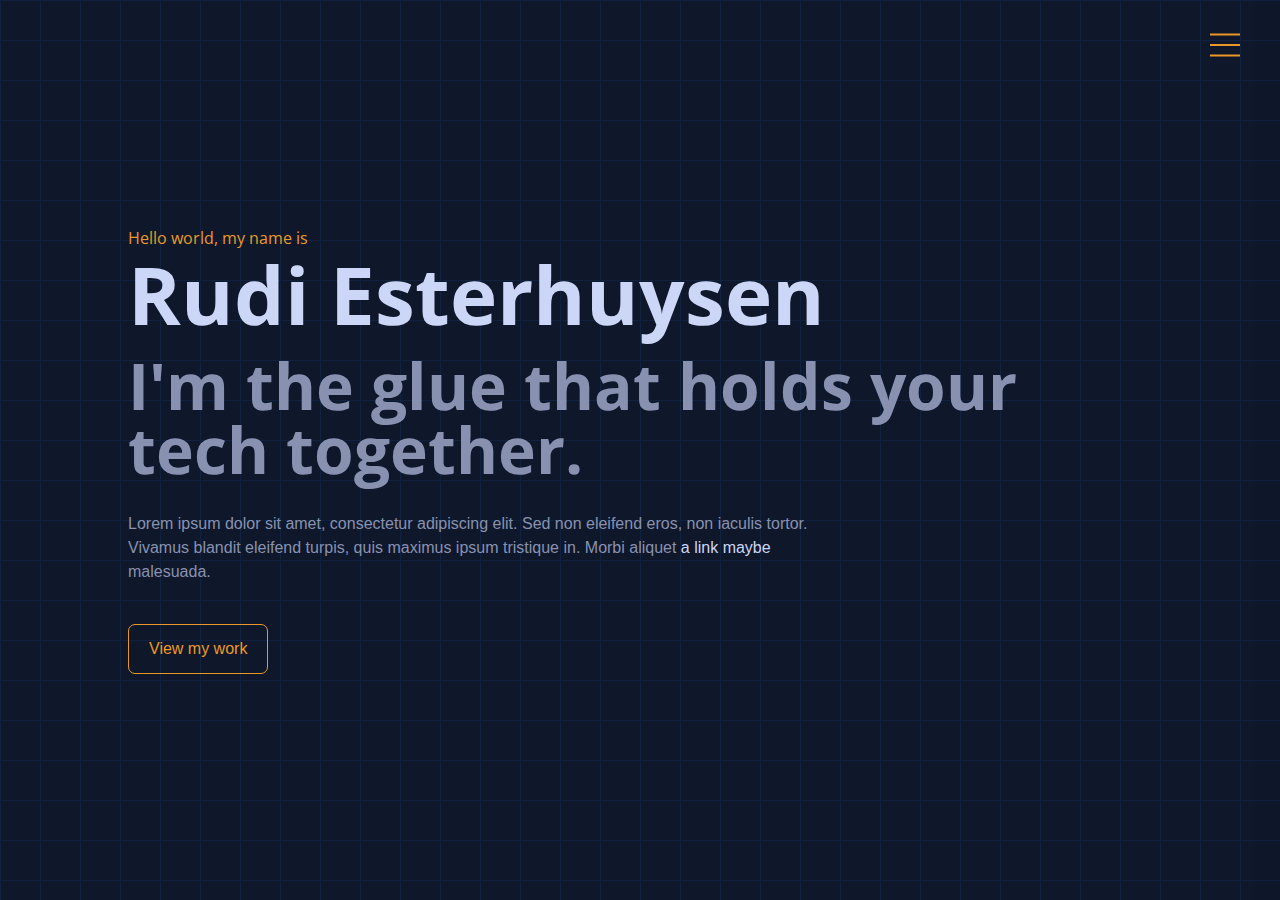
==== site.html @ fec4f33e "Almost done with all the basics." ====
<!DOCTYPE html>
<html>
    <head>
        <title>Rudi Esterhuysen aka w3shivers</title>
        <meta name="keywords" content="Rudi, Esterhuysen" />
        <meta name="description" content=""/>
        <meta http-equiv="Content-Type" content="text/html; charset=utf-8" />
        <meta http-equiv="content-language" content="en" />
        <meta name="language" content="English" />
        <meta name="coverage" content="Worldwide" />
        <meta name="robots" content="index, follow" />
        <meta name="viewport" content="width=device-width, minimumscale=1.0, maximum-scale=1.0" />

        <link rel="apple-touch-icon" sizes="180x180" href="favicons/apple-touch-icon.png?USS=NCC-1701" />
        <link rel="icon" type="image/png" sizes="32x32" href="favicons/favicon-32x32.png?USS=NCC-1701" />
        <link rel="icon" type="image/png" sizes="16x16" href="favicons/favicon-16x16.png?USS=NCC-1701" />
        <link rel="manifest" href="favicons/site.webmanifest?USS=NCC-1701" />
        <link rel="mask-icon" href="favicons/safari-pinned-tab.svg?USS=NCC-1701" color="#0f172a" />
        <link rel="shortcut icon" href="favicons/favicon.ico?USS=NCC-1701" />
        <meta name="msapplication-TileColor" content="#0f172a" />
        <meta name="msapplication-config" content="favicons/browserconfig.xml?USS=NCC-1701" />
        <meta name="theme-color" content="#0f172a" />
        <meta name="application-name" content="w3shivers" />
        <link rel="stylesheet" href="css/trekkie.css" />
    </head>
    <body>
        <div id="cursor"></div>
        <div id="nav_background"></div>
        <button class="menu">
            <svg width="50" height="50" viewBox="0 0 100 100">
              <path class="line line1" d="M 20,29.000046 H 80.000231 C 80.000231,29.000046 94.498839,28.817352 94.532987,66.711331 94.543142,77.980673 90.966081,81.670246 85.259173,81.668997 79.552261,81.667751 75.000211,74.999942 75.000211,74.999942 L 25.000021,25.000058" />
              <path class="line line2" d="M 20,50 H 80" />
              <path class="line line3" d="M 20,70.999954 H 80.000231 C 80.000231,70.999954 94.498839,71.182648 94.532987,33.288669 94.543142,22.019327 90.966081,18.329754 85.259173,18.331003 79.552261,18.332249 75.000211,25.000058 75.000211,25.000058 L 25.000021,74.999942" />
            </svg>
          </button> 
        <aside id="main-nav">
            <nav>
                <a href="#home" class="nav"><span>[0]</span> Home</a>
                <a href="#about" class="nav"><span>[1]</span> About</a>
                <a href="#experience" class="nav"><span>[2]</span> Experience</a>
                <a href="#projects" class="nav"><span>[3]</span> Projects</a>
                <a href="#contact" class="nav"><span>[4]</span> Contact</a>
            </nav>
            <small>Designed & built by <a href="https://github.com/w3shivers">Rudi Esterhuysen</a>. All done with Vanilla <a href="https://developer.mozilla.org/en-US/docs/Web/JavaScript">JS</a> & <a href="https://developer.mozilla.org/en-US/docs/Web/CSS">CSS</a>.</small>
        </aside>
        <main id="window">
            <section id="home" >
                <div class="home-content" >
                    <h3>Hello world, my name is</h3>
                    <h1>Rudi Esterhuysen</h1>
                    <h2>I'm the glue that holds your tech together.</h2>
                    <p>Lorem ipsum dolor sit amet, consectetur adipiscing elit. Sed non eleifend eros, non iaculis tortor. Vivamus blandit eleifend turpis, quis maximus ipsum tristique in. Morbi aliquet <a href="#">a link maybe</a> malesuada.</p>
                    <a href="#projects" class="nav action-link">View my work</a>
                </div>
            </section>
            <section id="about">
                <div class="about-container">
                    <div class="columns">
                        <h3><span>[1]</span> About me</h3>
                        <p>Lorem ipsum dolor sit amet, consectetur adipiscing elit. Sed non eleifend eros, non iaculis tortor. Vivamus blandit eleifend turpis, quis maximus ipsum tristique in. Morbi aliquet <a href="#">a link maybe</a> malesuada.</p>
                        <p>Etiam vitae nulla interdum, imperdiet lectus vel, ultricies arcu. Quisque molestie erat nisi, eget elementum mauris placerat in. Quisque eget lorem condimentum dolor finibus sollicitudin. Duis sit amet nisl molestie, lacinia ipsum vitae, vestibulum nisl. Nullam facilisis aliquam mi et molestie. Maecenas et rutrum velit, sed malesuada augue. Integer dictum metus metus, vel cursus metus faucibus sagittis. Sed ut cursus felis.</p>
                        <p>Aenean porta sapien a ex tincidunt venenatis vel vitae neque. <a href="#">Nulla volutpat turpis</a> suscipit euismod mattis. Mauris lorem nisl, lacinia quis dictum eget, tincidunt vel lorem. Donec fermentum tempus nisl. Morbi enim odio, sodales sed feugiat in, dictum non est.</p>
                        <p>Donec ac purus ante. Aliquam vel dolor nisl. Ultrices mi at, semper elit. Quisque sit amet condimentum massa. Aliquam mauris diam, dictum at gravida nec, fringilla ut lorem.</p>
                    </div>
                    <div class="columns">
                        <div class="about-image">
                            <div class="image-container">
                                <img src="images/rudi.jpg" alt="Rudi Esterhuysen">
                                <div class="overlay">
                                    <a href="#contact" class="text action-link nav">
                                        Get intouch
                                    </a>
                                </div>
                            </div>
                        </div>
                    </div>
                </div>
            </section>
            <section id="experience">
                <div class="experience_container">
                    <h4><span>[2]</span> My experience</h4>
                    <h3>Where I've worked</h3>
                    <div class="cv-item">
                        <h5>Binary City</h5>
                        <h4>Senior software developer</h4>
                        <p>Lorem ipsum dolor sit amet, consectetur adipiscing elit. Sed non eleifend eros, non iaculis tortor. Vivamus blandit eleifend turpis, quis maximus ipsum tristique in.  Sed non eleifend eros, non iaculis tortor.</p>
                    </div>
                    <div class="cv-item">
                        <h5>iWits</h5>
                        <h4>Senior software developer & Co-founder</h4>
                        <p>Lorem ipsum dolor sit amet, consectetur adipiscing elit. Sed non eleifend eros, non iaculis tortor. Vivamus blandit eleifend turpis, quis maximus ipsum tristique in.  Sed non eleifend eros, non iaculis tortor.</p>
                    </div>
                    <div class="cv-item">
                        <h5>Namibia Media Holdings</h5>
                        <h4>Senior software developer & Co-founder</h4>
                        <p>Lorem ipsum dolor sit amet, consectetur adipiscing elit. Sed non eleifend eros, non iaculis tortor. Vivamus blandit eleifend turpis, quis maximus ipsum tristique in.  Sed non eleifend eros, non iaculis tortor.</p>
                    </div>
                    <a href="documents/Resume_Rudi_Esterhuysen.pdf" target="_blank" class="action-link">My resume</a>
                </div>
            </section>
            <section id="projects">
                <div class="project_container">
                    <h2><span>[3]</span>Some things I coded</h2>
                    <h3>Featured projects</h3>
                    <div class="feature-container">
                        <div class="image temp-image">
                            <div class="overlay"></div>
                        </div>
                        <div class="content-container">
                            <h4>Project heading</h4>
                            <div class="content">
                                Lorem ipsum dolor sit amet, consectetur adipiscing elit. Sed non eleifend eros, non iaculis tortor. Vivamus blandit eleifend turpis, quis maximus ipsum tristique in.  Sed non eleifend eros, non iaculis tortor.
                            </div>
                            <div class="languages">
                                <a href="#">Python</a>
                                <a href="#">Redis</a>
                                <a href="#">php</a>
                                <a href="#">MySQL</a>
                                <a href="#">JavaScript</a>
                                <a href="#">CSS</a>
                            </div>
                            <a class="action-link modal-link" data-link="first">Learn more</a>
                        </div>
                    </div>
                    <div class="feature-container">
                        <div class="image temp-image right-image">
                            <div class="overlay"></div>
                        </div>
                        <div class="content-container left-content">
                            <h4>Project heading</h4>
                            <div class="content">
                                Lorem ipsum dolor sit amet, consectetur adipiscing elit. Sed non eleifend eros, non iaculis tortor. Vivamus blandit eleifend turpis, quis maximus ipsum tristique in.  Sed non eleifend eros, non iaculis tortor. Lorem ipsum dolor sit amet, consectetur adipiscing elit.
                            </div>
                            <div class="languages">
                                <a href="#">Python</a>
                                <a href="#">Redis</a>
                                <a href="#">php</a>
                                <a href="#">MySQL</a>
                                <a href="#">JavaScript</a>
                                <a href="#">CSS</a>
                            </div>
                            <a href="#" class="action-link">Learn more</a>
                        </div>
                    </div>
                    <div class="feature-container">
                        <div class="image temp-image">
                            <div class="overlay"></div>
                        </div>
                        <div class="content-container">
                            <h4>Project heading</h4>
                            <div class="content">
                                Lorem ipsum dolor sit amet, consectetur adipiscing elit. Sed non eleifend eros, non iaculis tortor. Vivamus blandit eleifend turpis, quis maximus ipsum tristique in.  Sed non eleifend eros, non iaculis tortor.
                            </div>
                            <div class="languages">
                                <a href="#">Python</a>
                                <a href="#">Redis</a>
                                <a href="#">php</a>
                                <a href="#">MySQL</a>
                                <a href="#">JavaScript</a>
                                <a href="#">CSS</a>
                            </div>
                            <a href="#" class="action-link">Learn more</a>
                        </div>
                    </div>
                    <h4 class="other-heading">Other Noteworthy Projects</h4>
                    <div class="other-container">
                        <div class="other-project modal-link" data-link="second">
                            <h5>Project Title</h5>
                            <p>Lorem ipsum dolor sit amet, consectetur adipiscing elit. Sed non eleifend eros, non iaculis tortor. Vivamus blandit eleifend turpis, quis maximus ipsum tristique in.</p>
                            <div class="languages">
                                <a href="#">Python</a>
                                <a href="#">Redis</a>
                                <a href="#">php</a>
                            </div>
                        </div>

                        <div class="other-project">
                            <h5>Project Title</h5>
                            <p>Lorem ipsum dolor sit amet, consectetur adipiscing elit. Sed non eleifend eros, non iaculis tortor. Vivamus blandit eleifend turpis, quis maximus ipsum tristique in. consectetur adipiscing elit. Sed non eleifend eros, non iaculis tortor. </p>
                            <div class="languages">
                                <a href="#">Python</a>
                                <a href="#">Redis</a>
                                <a href="#">php</a>
                            </div>
                        </div>

                        <div class="other-project">
                            <h5>Project Title</h5>
                            <p>Lorem ipsum dolor sit amet, consectetur adipiscing elit. Sed non eleifend eros, non iaculis tortor. Vivamus blandit eleifend turpis, quis maximus ipsum tristique in.</p>
                            <div class="languages">
                                <a href="#">Python</a>
                                <a href="#">Redis</a>
                                <a href="#">php</a>
                            </div>
                        </div>

                        <div class="other-project">
                            <h5>Project Title</h5>
                            <p>Lorem ipsum dolor sit amet, consectetur adipiscing elit. Sed non eleifend eros, non iaculis tortor. Vivamus blandit eleifend turpis, quis maximus ipsum tristique in. consectetur adipiscing elit. Sed non eleifend eros, non iaculis tortor. </p>
                            <div class="languages">
                                <a href="#">Python</a>
                                <a href="#">Redis</a>
                                <a href="#">php</a>
                            </div>
                        </div>

                        <div class="other-project">
                            <h5>Project Title</h5>
                            <p>Lorem ipsum dolor sit amet, consectetur adipiscing elit. Sed non eleifend eros, non iaculis tortor. Vivamus blandit eleifend turpis, quis maximus ipsum tristique in.</p>
                            <div class="languages">
                                <a href="#">Python</a>
                                <a href="#">Redis</a>
                                <a href="#">php</a>
                            </div>
                        </div>

                        <div class="other-project">
                            <h5>Project Title</h5>
                            <p>Lorem ipsum dolor sit amet, consectetur adipiscing elit. Sed non eleifend eros, non iaculis tortor. Vivamus blandit eleifend turpis, quis maximus ipsum tristique in. consectetur adipiscing elit. Sed non eleifend eros, non iaculis tortor. </p>
                            <div class="languages">
                                <a href="#">Python</a>
                                <a href="#">Redis</a>
                                <a href="#">php</a>
                            </div>
                        </div>
                    </div>
                </div>
            </section>
            <section id="contact">
                <div class="contact_content">
                    <h4><span>[4]</span> Looking for me?</h4>
                    <h3>Get in touch</h3>
                    <p>Lorem ipsum dolor sit amet, consectetur adipiscing elit. Sed non eleifend eros, non iaculis tortor. Vivamus blandit eleifend turpis, quis maximus ipsum tristique in.  Sed non eleifend eros, non iaculis tortor.</p>
                    <a href="mailto:rudi.esterhuyzen@gmail.com" target="_blank" class="action-link">Beam me up, Scotty!</a>
                    <div class="social">
                        <a href="https://github.com/w3shivers" target="_blank" class="ti-github social-link"></a>
                        <a href="https://stackoverflow.com/users/4260996/w3shivers" target="_blank" class="ti-stack-overflow social-link"></a>
                        <a href="https://www.linkedin.com/in/rudi-esterhuysen/" target="_blank" class="ti-linkedin social-link"></a>
                        <a href="https://x.com/w3shivers" target="_blank" class="ti-twitter-alt social-link"></a>
                    </div>
                </div>
            </section>
        </main>
        <div id="modal_background"></div>
        <div id="modal_container">
            <div class="modal-box" data-modal="first">
                <h3>First box</h3>
                <p>Lorem ipsum dolor sit amet, consectetur adipiscing elit. Sed non eleifend eros, non iaculis tortor. Vivamus blandit eleifend turpis, quis maximus ipsum tristique in. Morbi aliquet <a href="#">a link maybe</a> malesuada.</p>
                <p>Etiam vitae nulla interdum, imperdiet lectus vel, ultricies arcu. Quisque molestie erat nisi, eget elementum mauris placerat in. Quisque eget lorem condimentum dolor finibus sollicitudin. Duis sit amet nisl molestie, lacinia ipsum vitae, vestibulum nisl. Nullam facilisis aliquam mi et molestie. Maecenas et rutrum velit, sed malesuada augue. Integer dictum metus metus, vel cursus metus faucibus sagittis. Sed ut cursus felis.</p>
                <p>Aenean porta sapien a ex tincidunt venenatis vel vitae neque. <a href="#">Nulla volutpat turpis</a> suscipit euismod mattis. Mauris lorem nisl, lacinia quis dictum eget, tincidunt vel lorem. Donec fermentum tempus nisl. Morbi enim odio, sodales sed feugiat in, dictum non est.</p>
                <p>Donec ac purus ante. Aliquam vel dolor nisl. Ultrices mi at, semper elit. Quisque sit amet condimentum massa. Aliquam mauris diam, dictum at gravida nec, fringilla ut lorem.</p>
            </div>

            <div class="modal-box" data-modal="second">
                <h3>Second box</h3>
                <p>Lorem ipsum dolor sit amet, consectetur adipiscing elit. Sed non eleifend eros, non iaculis tortor. Vivamus blandit eleifend turpis, quis maximus ipsum tristique in. Morbi aliquet <a href="#">a link maybe</a> malesuada.</p>
                <p>Etiam vitae nulla interdum, imperdiet lectus vel, ultricies arcu. Quisque molestie erat nisi, eget elementum mauris placerat in. Quisque eget lorem condimentum dolor finibus sollicitudin. Duis sit amet nisl molestie, lacinia ipsum vitae, vestibulum nisl. Nullam facilisis aliquam mi et molestie. Maecenas et rutrum velit, sed malesuada augue. Integer dictum metus metus, vel cursus metus faucibus sagittis. Sed ut cursus felis.</p>
                <p>Aenean porta sapien a ex tincidunt venenatis vel vitae neque. <a href="#">Nulla volutpat turpis</a> suscipit euismod mattis. Mauris lorem nisl, lacinia quis dictum eget, tincidunt vel lorem. Donec fermentum tempus nisl. Morbi enim odio, sodales sed feugiat in, dictum non est.</p>
                <p>Donec ac purus ante. Aliquam vel dolor nisl. Ultrices mi at, semper elit. Quisque sit amet condimentum massa. Aliquam mauris diam, dictum at gravida nec, fringilla ut lorem.</p>
            </div>
        </div>
        <script src="js/spock.js" type="text/javascript"></script>
    </body>
</html>
---- css/trekkie.css ----
@import url( 'base.css' );
@import url( 'themify-icons/themify-icons.css' );
/* Sizes
@media ( min-width: 600px ) { }
@media ( min-width: 1000px ) { }
@media ( min-width: 1200px ) { }
@media ( min-width: 1400px ) { }
@media ( min-width: 1900px ) { } 
*/
/* Main elements */
main, section {
    width: 100%;
    min-height: 100%;
}

main {
    height: 100%;
    display: absolute;
    bottom: 0;
    top: 0;
    left: 0;
    right: 0;
    overflow-y: auto;
    scrollbar-width: 0;
}

section {
    /* border-bottom: 1px solid red; */
    display: flex;
    text-align: center;
    align-items: center;
    justify-content: center;
}

main.modal_open {
    filter: blur( 0px );
}

/* Columns */
.columns {
    padding: 50px;
    text-align: left;
}

/* Modal */

#nav_background, #modal_background {
    background-color: var( --color-dark-blue );
    opacity: 30%;
    position: fixed;
    z-index: 10;
    width: 100%;
    height: 100%;
    display: none;
}

#modal_background {
    display: none;
    z-index: 20;
    bottom: 0;
}

#modal_container {
    position: absolute;
    display: none;
    z-index: 21;
    bottom: 0;
    width: 100%;
    height: 100%;
    align-items: center;
    justify-content: center;
}

#modal_container .modal-box {
    display: none;
    background-color: var( --color-medium-blue );
    box-shadow: 0px 0px 50px var(--color-dark-blue);
    max-height: 80%;
    width: 80%;
    max-width: 700px;
    overflow-y: auto;
    padding: 50px;
}

#modal_container .modal-box h3 {
    margin-bottom: 20px;
}

/* Navigation */
.menu {
    background-color: transparent;
    border: none;
    cursor: pointer;
    display: flex;
    margin: 10px 15px;
    padding: 10px 15px;
    position: fixed;
    right: 0;
    z-index: 12;
    transition: all .5s;
}

.menu:hover {
    transform: scale(1.2);
}

.line {
    fill: none;
    stroke: var( --color-vibrant );
    stroke-width: 4;
    transition: stroke-dasharray 600ms cubic-bezier(0.4, 0, 0.2, 1),
        stroke-dashoffset 600ms cubic-bezier(0.4, 0, 0.2, 1);
}

.line1 {
    stroke-dasharray: 60 207;
}

.line2 {
    stroke-dasharray: 60 60;
}

.line3 {
    stroke-dasharray: 60 207;
}

.opened .line1 {
    stroke-dasharray: 90 207;
    stroke-dashoffset: -134;
}

.opened .line2 {
    stroke-dasharray: 1 60;
    stroke-dashoffset: -30;
}

.opened .line3 {
    stroke-dasharray: 90 207;
    stroke-dashoffset: -134;
}

aside {
    display: none;
    -moz-box-pack: center;
    justify-content: center;
    -moz-box-align: center;
    align-items: center;
    position: fixed;
    width: 70%;
    max-width: 400px;
    height: 100%;
    background-color: var( --color-medium-blue );
    right: 0;
    flex-direction: column;
    overflow-y: auto;
    overflow-x: hidden;
    box-shadow: 0px 0px 50px var(--color-dark-blue);
    z-index: 11;
    transition-property: right;
    transition-duration: 1s;
}

nav {
    padding: 50px 50px 25px;
    width: 100%;
    font-stretch: expanded;
}

aside small {
    text-align: center;
    width: 100%;
    padding: 25px 50px;
    color: var( --light_secondary );
}
aside small a {
    text-decoration: none;
    color: var( --color-white );
    transition: all .5s;
}

aside small a:hover {
    color: var( --color-vibrant );
    transform: scale( 1.1 );
    text-shadow: 0px 0px 5px var( --color-vibrant );
}

nav a {
    text-decoration: none;
    display: block;
    padding: 15px 20px;
    color: var( --color-white );
    margin: 20px 0;
    border: 1px solid li;
    text-align: center;
    transition: all .5s;
}

nav a:hover {
    color: var( --color-vibrant );
    transform: scale(1.1);
}

nav a span {
    color: var( --color-vibrant );
}

nav .selected {
    color: var( --color-vibrant );
    text-shadow: 0px 0px 5px var( --color-vibrant );
    transform: scale(1.1);
}

/* Action links */
.action-link {
    cursor: pointer;
    display: inline-block;
    padding: 15px 20px;
    border: 1.5px solid var( --color-vibrant );
    border-radius: 7px;
    outline-width: 1px;
    outline-offset: 0;
    outline-width: 0;
    outline-color: var( --color-vibrant );
    outline-style: solid;
    color: var( --color-vibrant );
    font-weight: 300;
}

.action-link:hover {
    animation: animateOutline 1.5s ease infinite;
    transform: scale(1.1);
    color: var( --color-white );
    text-shadow: none;
    border-radius: 0;
}

/* Home section */
.home-content {
    height: 100%;
    text-align: left;
    max-width: 80%;
    flex: content;
}
.home-content h3 {
    color: var( --color-vibrant );
    font-size: clamp( 16px, 1.2vw, 24px );
    font-weight: 400;
}
.home-content h1, .home-content h2 {
    line-height: 1;
    font-size: clamp( 40px, 8vw, 80px );
}

.home-content h1 {
    margin: 5px 0 20px;
}

.home-content h2 {
    font-size: clamp( 30px, 5vw, 80px );
    color: var(--light_secondary) ;
}
.home-content p {
    line-height: 1.5;
    font-size: clamp( 16px, 1.2vw, 24px );
    margin: 30px 0;
    max-width: 700px;
}

/* About section */
.about-container {
    width: 90%;
    max-width: 1200px;
    display: flex;
    text-align: center;
    align-items: center;
    justify-content: center;
}
.about-container .columns {
    width: 100%;
}
.about-container .columns:first-child {
    padding-right: 100px;
    width: 65%;
}
.about-container .columns:last-child {
    width: 35%;
}
.about-container h3 {
    margin-bottom: 20px;
}

.about-image {
    padding: 15px;
    border: 1.5px solid var( --color-vibrant );
    border-radius: 7px;
    transition: .7s ease;
}

.about-image .image-container {
    position: relative;
    width: 100%;
}

.about-container img {
    display: block;
    width: 100%;
    height: auto;
    border-radius: 7px;
    transition: .7s ease;
}

.about-container .overlay {
    position: absolute;
    bottom: 0;
    right: 0;
    left: 100%;
    overflow: hidden;
    width: 0;
    height: 100%;
    transition: .5s ease;
}

.about-image .text {
    white-space: nowrap;
    position: absolute;
    overflow: hidden;
    bottom: 5%;
    left: 50%;
    transform: translate(-50%, -50%);
    -ms-transform: translate(-50%, -50%);
}

.about-image:hover {
    box-shadow: 0px 0px 10px var(--color-white);
    transform: scale(1.1);
    border-color: var( --color-white );
    padding: 0;
}

.about-image:hover .overlay {
    width: 100%;
    left: 0;
}

.about-image:hover img{
    filter: grayscale( 100% );
    opacity: 40%;
}

/* Contact Section */
.contact_content {
    max-width: 700px;
    width: 80%;
}

.contact_content .action-link {
    margin: 50px 0;
}

.contact_content h3 {
    font-size: clamp( 40px, 8vw, 80px );
    margin: 20px 0;
}

.contact_content p {
    line-height: 1.5;
    font-size: clamp( 16px, 1.2vw, 24px );
}

.contact_content .soon-social {
    text-align: center;
    width: 95%;
    margin: 0 auto;
    padding: 10.6vw 0 0 0;
}

.contact_content .social-link {
    color: var(--color-white);
    text-decoration: none;
    display: inline-block;
    padding: 15px;
    font-size: clamp( 20px, 25px, 30px );
    transition: all .5s;
}

.contact_content .social-link:hover {
    color: var( --color-vibrant );
    text-shadow: 0px 0px 20px var( --color-vibrant );
    transform: scale(1.5);
}

/* Project Section */
.project_container {
    width: 90%;
    max-width: 1200px;
    padding: 50px 0;
    display: flex;
    text-align: center;
    align-items: center;
    justify-content: center;
    flex-direction: column;
}

.project_container h2 {
    font-size: 16px;
    font-weight: 400;
    color: var( --color-vibrant );
}
.project_container h2 span {
    font-size: 14px;
    vertical-align: top;
    display: inline-block;
    margin-top: .25px;
    margin-right: 5px;
}
.project_container h3 {
    font-size: clamp( 25px, 5vw, 50px );
}

.project_container .feature-container {
    min-height: 400px;
    width: 90%;
    display: flex;
    text-align: center;
    align-items: center;
    justify-content: center;
    position: relative;
    margin: 50px 0;
    /* flex-direction: column; */
}

.project_container .image {
    height: 400px;
    width: 50%;
    position: absolute;
    left: 0;
    transition: .7s ease;
    border-radius: 7px;
    box-shadow: 0px 0px 30px 5px var(--color-dark-blue);
}

.project_container .image::before {
    border-radius: 7px;
    transition: .7s ease;
    content: "";
    filter: grayscale(100%);
    background-size: cover;
    background-repeat: no-repeat;
    background-position: center;
    position: absolute;
    width: 100%;
    height: 100%;
    top: 0;
    left: 0;
    right: 0;
    bottom: 0;
    opacity: 70%;
}

.project_container .content-container {
    width: 55%;
    position: absolute;
    right: 0;
    text-align: right;
}

.project_container h4 {
    font-stretch: ultra-expanded;
    font-size: clamp( 21px, 1.8vw, 30px );
    color: var( --color-white );
    font-weight: bold;
}

.project_container .feature-container .image .overlay {
    position: absolute;
    left: 0;
    top: 0;
    bottom: 0;
    right: 0;
    background-color: var(--color-vibrant);
    opacity: .3;
    border-radius: 7px;
    transition: .7s ease;
}

.project_container .feature-container .image:hover .overlay {
    left: 100%;
    opacity: .5;
}

.project_container .feature-container .image:hover.image:before {
    opacity: 100%;
    filter: none;
    border-radius: 0;
}

.project_container .feature-container .content {
    background-color: var(--color-medium-blue);
    margin-top: 20px;
    padding: 25px;
    color: var(--light_secondary);
    font-size: clamp( 14px, 1.1vw, 16px );
    line-height: 1.5;
    box-shadow: 0px 0px 30px 0px var(--color-dark-blue);
    z-index: 1;
}

.project_container .languages {
    padding: 20px 0;
    font-size: clamp( 13px, 1vw, 15px );
}
.project_container .languages a {
    font-stretch: extra-expanded;
    color: var( --light_secondary );
    margin-left: 15px;
}
.project_container .languages a:hover {
    color: var(--color-vibrant);
}

.project_container .feature-container .right-image {
    left: auto;
    right: 0;
}

.project_container .feature-container .left-content {
    left: 0;
    right: auto;
    text-align: left;
}

.project_container .feature-container .left-content a {
    margin-left: 0;
    margin-right: 15px;
}

.project_container .other-heading {
    margin: 50px 0;
}

.project_container .other-container {
    display: grid; 
    grid-template-columns: repeat(3, 1fr); 
    gap: 30px; 
    width: 100%;
    z-index: 1;
}

.project_container .other-project {
    position: relative;
    text-align: left;
    padding: 30px 30px 60px 30px;
    height: 100%;
    border: 1.5px solid var(--light_secondary);
    outline-width: 1px;
    outline-offset: 0;
    outline-width: 0;
    outline-color: var( --color-vibrant );
    outline-style: solid;
    transition: .7s ease;
}

.project_container .other-project h5 {
    font-size: clamp( 18px, 1.5vw, 25px );
    font-weight: normal;
    margin-bottom: 15px;
    transition: .7s ease;
}

.project_container .other-project .languages {
    padding: 0;
    position: absolute;
    bottom: 30px;
}

.project_container .other-project .languages a {
    margin-left: 0;
    margin-right: 10px;
}

.project_container .other-project:hover {
    border-radius: 0;
    border-color: var(--color-vibrant);
    cursor: pointer;
    animation: animateOutline 1.5s ease infinite;
    transform: scale(1.05);
}
.project_container .other-project:hover h5 {
    color: var(--color-vibrant);
}

.project_container .temp-image::before {
    background-image: url( '../images/temp_project_image.png' );
}

/* Experience Section */
.experience_container {
    width: 90%;
    max-width: 700px;
    padding: 50px 0;
}

.experience_container .action-link {
    margin-top: 20px;
}

.experience_container h3 {
    margin-bottom: 20px;
}

.experience_container .cv-item {
    padding-bottom: 20px;
    text-align: left;
}

.experience_container .cv-item p {
    margin-top: 5px;
}

.experience_container .cv-item h5 {
    font-size: 18px;
}

/* Animations */
@keyframes animateOutline {
    0% {
        outline-offset: 0;
        outline-color: rgba(0, 130, 206, 0);
    }
    
    10% {
      outline-width: 1px;
      outline-color: rgba(234, 153, 40, 0.75);
    }
  
    /* The animation finishes at 50% */
    50% {
      outline-width:2px;
      outline-offset: 10px;
      outline-color: rgba(0, 130, 206, 0);
    }
  
    100% {
      outline-width: 2px;
      outline-offset: 10px;
      outline-color: rgba(102, 102, 102, 0);
    }
}

/* Temp elements for testing */
/* section h1 {
    margin-top: 0;
} */
.myClass {
    color: tomato;
}

#mobile_results {
    position: fixed;
    color: antiquewhite;
    background-color: rgb( 179, 58, 58 );
    margin-top: 2%;
    right: 0;
    width: 70%;
    padding: 20px 40px;
    font-size: 16px;
}
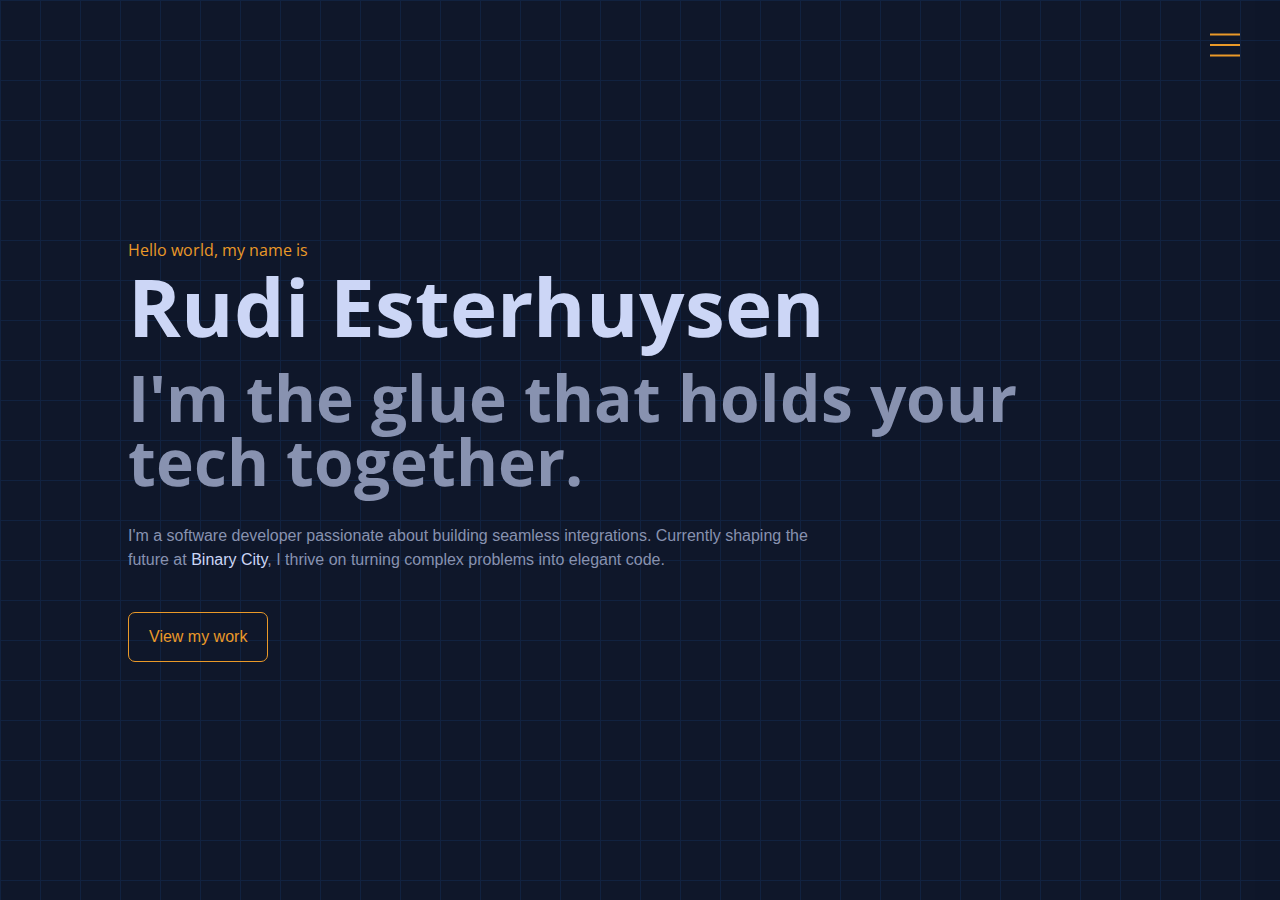
==== commit dfc50978: "Added some content." ====
--- a/site.html
+++ b/site.html
@@ -49,7 +49,7 @@
                     <h3>Hello world, my name is</h3>
                     <h1>Rudi Esterhuysen</h1>
                     <h2>I'm the glue that holds your tech together.</h2>
-                    <p>Lorem ipsum dolor sit amet, consectetur adipiscing elit. Sed non eleifend eros, non iaculis tortor. Vivamus blandit eleifend turpis, quis maximus ipsum tristique in. Morbi aliquet <a href="#">a link maybe</a> malesuada.</p>
+                    <p>I'm a software developer passionate about building seamless integrations. Currently shaping the future at <a href="https://bcity.me" target="_blank">Binary City</a>, I thrive on turning complex problems into elegant code.</p>
                     <a href="#projects" class="nav action-link">View my work</a>
                 </div>
             </section>
@@ -83,17 +83,22 @@
                     <div class="cv-item">
                         <h5>Binary City</h5>
                         <h4>Senior software developer</h4>
-                        <p>Lorem ipsum dolor sit amet, consectetur adipiscing elit. Sed non eleifend eros, non iaculis tortor. Vivamus blandit eleifend turpis, quis maximus ipsum tristique in.  Sed non eleifend eros, non iaculis tortor.</p>
+                        <p>At <a href="https://bcity.me" target="_blank">Binary City</a>, I've honed my skills in crafting robust and scalable software solutions. My experience spans from architecting custom frameworks and building high-performance APIs to pioneering innovative tools like real-time biometric device integrations with a cloud based solution..</p>
                     </div>
                     <div class="cv-item">
                         <h5>iWits</h5>
-                        <h4>Senior software developer & Co-founder</h4>
-                        <p>Lorem ipsum dolor sit amet, consectetur adipiscing elit. Sed non eleifend eros, non iaculis tortor. Vivamus blandit eleifend turpis, quis maximus ipsum tristique in.  Sed non eleifend eros, non iaculis tortor.</p>
-                    </div>
-                    <div class="cv-item">
-                        <h5>Namibia Media Holdings</h5>
-                        <h4>Senior software developer & Co-founder</h4>
-                        <p>Lorem ipsum dolor sit amet, consectetur adipiscing elit. Sed non eleifend eros, non iaculis tortor. Vivamus blandit eleifend turpis, quis maximus ipsum tristique in.  Sed non eleifend eros, non iaculis tortor.</p>
+                        <h4>Senior Software Developer & Managing Partner</h4>
+                        <p>At iWits, I spearheaded the development of diverse software solutions tailored to meet specific client needs. From integrating complex systems for the Namibian Customs to crafting bespoke applications for firearms suppliers and banks.</p>
+                    </div>
+                    <div class="cv-item">
+                        <h5>Network Media hub</h5>
+                        <h4>Digital Media Manager</h4>
+                        <p>At <a href="https://nmh.com.na/" target="_blank">NMH (previously known as Namibia Media Holdings)</a>, I led the digital transformation of their flagship publications. I successfully built and managed a high-performing team, driving strategic growth through innovative digital initiatives. My expertise in management, strategic planning, and technical support contributed significantly to NMH's digital success. I optimized content delivery across platforms and established a strong foundation for future digital expansion.</p>
+                    </div>
+                    <div class="cv-item">
+                        <h5>Professional Development Group (ProDG)</h5>
+                        <h4>Web Developer</h4>
+                        <p>At ProDG, I honed my skills in crafting bespoke Content Management Systems tailored to diverse client needs. My expertise in building high-performing, user-centric websites led to successful campaigns for clients like <a href="https://mtc.com.na/" target="_blank">MTC</a>, generating significant lead growth. </p>
                     </div>
                     <a href="documents/Resume_Rudi_Esterhuysen.pdf" target="_blank" class="action-link">My resume</a>
                 </div>
@@ -230,7 +235,7 @@
                 <div class="contact_content">
                     <h4><span>[4]</span> Looking for me?</h4>
                     <h3>Get in touch</h3>
-                    <p>Lorem ipsum dolor sit amet, consectetur adipiscing elit. Sed non eleifend eros, non iaculis tortor. Vivamus blandit eleifend turpis, quis maximus ipsum tristique in.  Sed non eleifend eros, non iaculis tortor.</p>
+                    <p>Want to chat about your next project? My inbox is always open! Feel free to drop me a line or connect with me on social media. Let's build something awesome together.</p>
                     <a href="mailto:rudi.esterhuyzen@gmail.com" target="_blank" class="action-link">Beam me up, Scotty!</a>
                     <div class="social">
                         <a href="https://github.com/w3shivers" target="_blank" class="ti-github social-link"></a>
@@ -244,6 +249,7 @@
         <div id="modal_background"></div>
         <div id="modal_container">
             <div class="modal-box" data-modal="first">
+                <div class="close">X</div>
                 <h3>First box</h3>
                 <p>Lorem ipsum dolor sit amet, consectetur adipiscing elit. Sed non eleifend eros, non iaculis tortor. Vivamus blandit eleifend turpis, quis maximus ipsum tristique in. Morbi aliquet <a href="#">a link maybe</a> malesuada.</p>
                 <p>Etiam vitae nulla interdum, imperdiet lectus vel, ultricies arcu. Quisque molestie erat nisi, eget elementum mauris placerat in. Quisque eget lorem condimentum dolor finibus sollicitudin. Duis sit amet nisl molestie, lacinia ipsum vitae, vestibulum nisl. Nullam facilisis aliquam mi et molestie. Maecenas et rutrum velit, sed malesuada augue. Integer dictum metus metus, vel cursus metus faucibus sagittis. Sed ut cursus felis.</p>
@@ -252,6 +258,7 @@
             </div>
 
             <div class="modal-box" data-modal="second">
+                <div class="close">X</div>
                 <h3>Second box</h3>
                 <p>Lorem ipsum dolor sit amet, consectetur adipiscing elit. Sed non eleifend eros, non iaculis tortor. Vivamus blandit eleifend turpis, quis maximus ipsum tristique in. Morbi aliquet <a href="#">a link maybe</a> malesuada.</p>
                 <p>Etiam vitae nulla interdum, imperdiet lectus vel, ultricies arcu. Quisque molestie erat nisi, eget elementum mauris placerat in. Quisque eget lorem condimentum dolor finibus sollicitudin. Duis sit amet nisl molestie, lacinia ipsum vitae, vestibulum nisl. Nullam facilisis aliquam mi et molestie. Maecenas et rutrum velit, sed malesuada augue. Integer dictum metus metus, vel cursus metus faucibus sagittis. Sed ut cursus felis.</p>
--- a/css/trekkie.css
+++ b/css/trekkie.css
@@ -76,6 +76,8 @@
     background-color: var( --color-medium-blue );
     box-shadow: 0px 0px 50px var(--color-dark-blue);
     max-height: 80%;
+    opacity: 0;
+    z-index: 22;
     width: 80%;
     max-width: 700px;
     overflow-y: auto;
@@ -84,6 +86,24 @@
 
 #modal_container .modal-box h3 {
     margin-bottom: 20px;
+}
+
+#modal_container .modal-box .close {
+    cursor: pointer;
+    float: right;
+    margin: -20px -20px 5px 5px;
+    line-height: 1;
+    padding: 7px 10px;
+    color: var( --color-vibrant );
+    font-size: 25px;
+    font-family: "Open Sans", sans-serif;
+    font-weight: 300;
+    transition: all .5s ease;
+    font-stretch: extra-expanded;
+}
+
+#modal_container .modal-box .close:hover{
+    transform: scale(1.2);
 }
 
 /* Navigation */
@@ -270,6 +290,7 @@
 .about-container {
     width: 90%;
     max-width: 1200px;
+    padding: 50px 0;
     display: flex;
     text-align: center;
     align-items: center;
@@ -347,10 +368,48 @@
     opacity: 40%;
 }
 
+@media ( max-width: 1000px ) {
+    .about-container .columns {
+        padding: 20px;
+    }
+    .about-container .columns:first-child {
+        padding-right: 50px;
+    }
+}
+
+@media ( max-width: 800px ) { 
+    .about-container {
+        flex-direction: column;
+    }
+    .about-container .columns:first-child {
+        padding: 0px;
+        width: 90%;
+    }
+    .about-container .columns:last-child {
+        padding: 50px;
+        width: 50%;
+    }
+}
+
+@media ( max-width: 600px ) { 
+    .about-container .columns:last-child {
+        padding: 50px;
+        width: 85%;
+    }
+}
+
+@media ( max-width: 400px ) { 
+    .about-container .columns:last-child {
+        padding: 50px 0px;
+        width: 90%;
+    }
+}
+
 /* Contact Section */
 .contact_content {
-    max-width: 700px;
+    max-width: 650px;
     width: 80%;
+    padding: 50px 0;
 }
 
 .contact_content .action-link {
@@ -593,6 +652,55 @@
     background-image: url( '../images/temp_project_image.png' );
 }
 
+@media ( max-width: 850px ) { 
+    .project_container .feature-container {
+        flex-direction: column;
+        width: 95%;
+    }
+    .project_container .feature-container .content-container {
+        width: 90%;
+        position: relative;
+        box-shadow: 0px 0px 30px 0px var(--color-dark-blue);
+        text-align: left;
+        background-color: var( --color-medium-blue );
+        padding: 30px;
+        margin-top: -20px;
+    }
+    .project_container .feature-container .content {
+        background: none;
+        padding: 0;
+        box-shadow: none;
+    }
+    .project_container .feature-container .languages a { 
+        margin-left: 0;
+        margin-right: 15px;
+
+    }
+    .project_container .feature-container .image {
+        width: 100%;
+        height: 300px;
+        position: relative;
+    }
+
+    .project_container .other-container {
+        display: grid; 
+        grid-template-columns: repeat(2, 1fr); 
+        gap: 30px; 
+        width: 100%;
+        z-index: 1;
+    }
+}
+
+@media ( max-width: 500px ) {
+    .project_container .other-container {
+        display: grid; 
+        grid-template-columns: repeat(1, 1fr); 
+        gap: 30px; 
+        width: 100%;
+        z-index: 1;
+    }
+}
+
 /* Experience Section */
 .experience_container {
     width: 90%;
